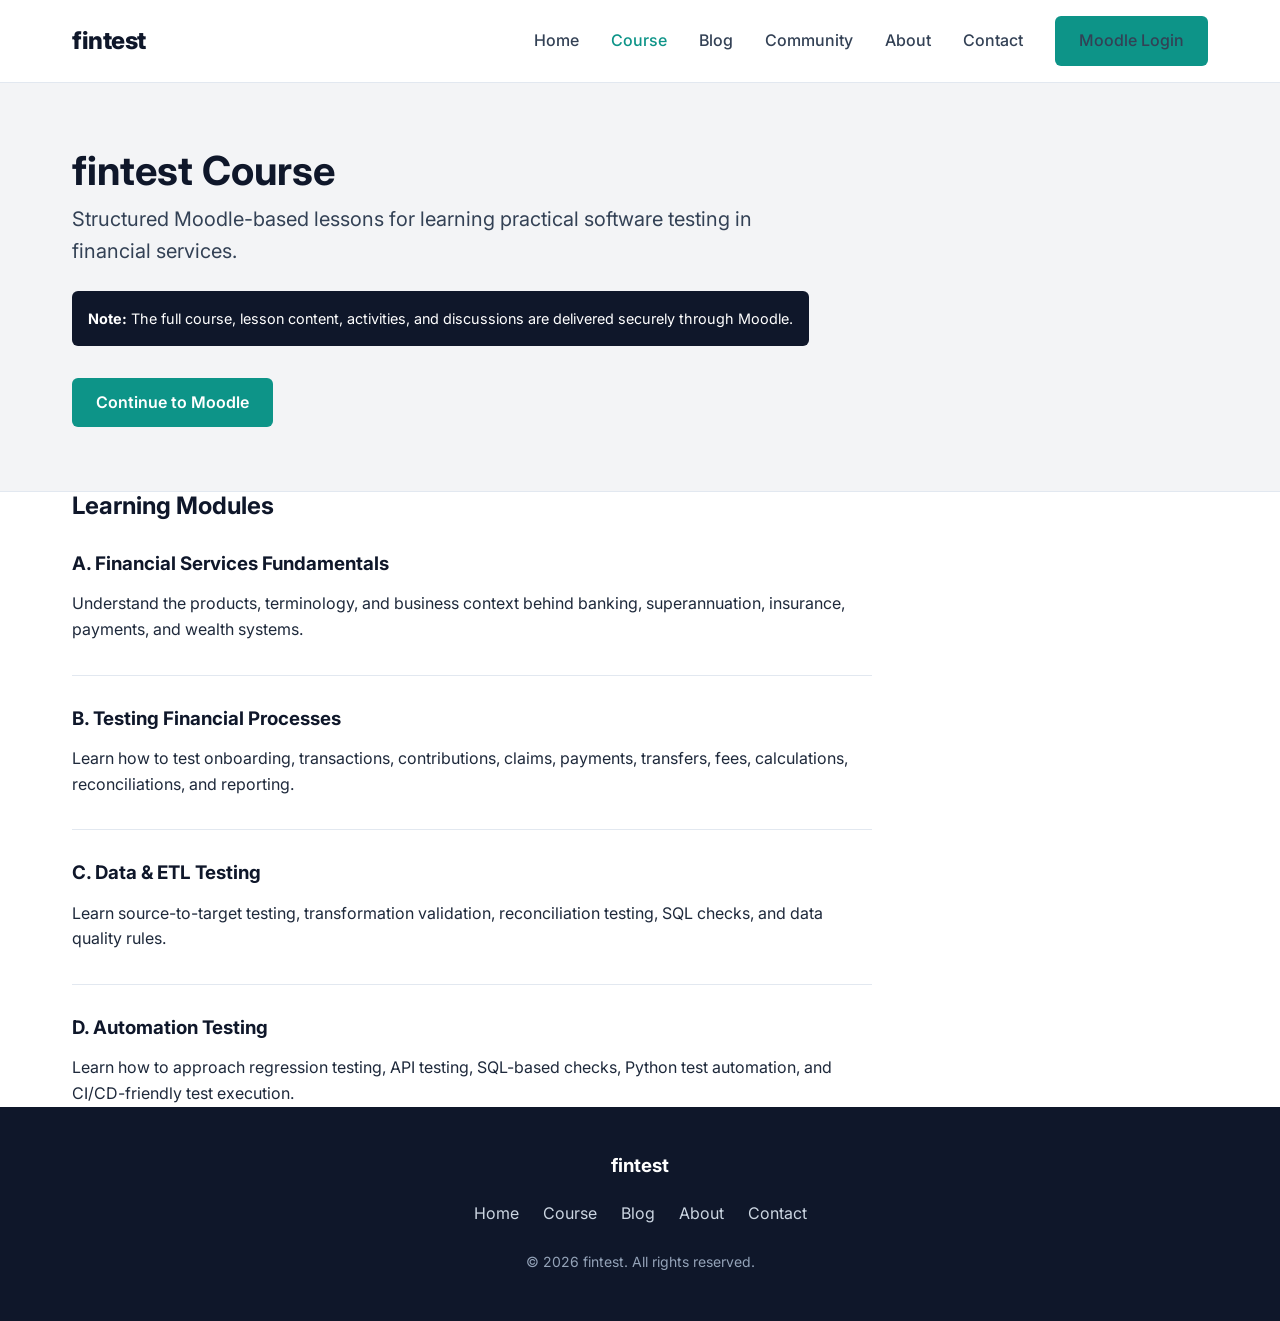
==== course.html @ b56fb361 "Add files via upload" ====
<!DOCTYPE html>
<html lang="en">
<head>
    <meta charset="UTF-8">
    <meta name="viewport" content="width=device-width, initial-scale=1.0">
    <title>Course | fintest</title>
    <link href="https://fonts.googleapis.com/css2?family=Inter:wght@400;500;600;700;800&display=swap" rel="stylesheet">
    <link rel="stylesheet" href="styles.css">
</head>
<body>

    <!-- Header -->
    <header>
        <div class="container nav-container">
            <a href="index.html" class="logo">fintest</a>
            <nav class="nav-links">
                <a href="index.html">Home</a>
                <a href="course.html" style="color: var(--teal);">Course</a>
                <a href="#">Blog</a>
                <a href="#">Community</a>
                <a href="#">About</a>
                <a href="#">Contact</a>
                <a href="https://your-moodle-site.com/login" class="btn btn-primary" target="_blank">Moodle Login</a>
            </nav>
        </div>
    </header>

    <!-- Page Header -->
    <section class="bg-light" style="padding: 4rem 0; border-bottom: 1px solid #E2E8F0;">
        <div class="container">
            <h1 style="font-size: 2.5rem; margin-bottom: 0.5rem;">fintest Course</h1>
            <p style="font-size: 1.25rem; color: var(--charcoal); max-width: 700px; margin-bottom: 1.5rem;">Structured Moodle-based lessons for learning practical software testing in financial services.</p>
            <div style="background: var(--navy); color: white; padding: 1rem; border-radius: 6px; display: inline-block; font-size: 0.9rem; margin-bottom: 2rem;">
                <strong>Note:</strong> The full course, lesson content, activities, and discussions are delivered securely through Moodle.
            </div>
            <br>
            <a href="https://your-moodle-site.com" class="btn btn-primary" target="_blank">Continue to Moodle</a>
        </div>
    </section>

    <!-- Modules List -->
    <section class="container">
        <h2 style="margin-bottom: 2rem;">Learning Modules</h2>
        <div style="display: flex; flex-direction: column; gap: 2rem; max-width: 800px;">
            
            <div>
                <h3>A. Financial Services Fundamentals</h3>
                <p>Understand the products, terminology, and business context behind banking, superannuation, insurance, payments, and wealth systems.</p>
            </div>
            <hr style="border: 0; border-top: 1px solid #E2E8F0;">
            
            <div>
                <h3>B. Testing Financial Processes</h3>
                <p>Learn how to test onboarding, transactions, contributions, claims, payments, transfers, fees, calculations, reconciliations, and reporting.</p>
            </div>
            <hr style="border: 0; border-top: 1px solid #E2E8F0;">

            <div>
                <h3>C. Data & ETL Testing</h3>
                <p>Learn source-to-target testing, transformation validation, reconciliation testing, SQL checks, and data quality rules.</p>
            </div>
            <hr style="border: 0; border-top: 1px solid #E2E8F0;">

            <div>
                <h3>D. Automation Testing</h3>
                <p>Learn how to approach regression testing, API testing, SQL-based checks, Python test automation, and CI/CD-friendly test execution.</p>
            </div>

        </div>
    </section>

    <!-- Footer -->
    <footer>
        <div class="container">
            <h3 style="color: var(--white); margin-bottom: 0;">fintest</h3>
            <div class="footer-links">
                <a href="index.html">Home</a>
                <a href="course.html">Course</a>
                <a href="#">Blog</a>
                <a href="#">About</a>
                <a href="#">Contact</a>
            </div>
            <p style="font-size: 0.875rem;">&copy; 2026 fintest. All rights reserved.</p>
        </div>
    </footer>

</body>
</html>
---- styles.css ----
/* =========================================
   fintest | Global Styles
   ========================================= */

:root {
  --navy: #0F172A;
  --charcoal: #334155;
  --light-grey: #F3F4F6;
  --white: #FFFFFF;
  --teal: #0D9488;
  --teal-hover: #0F766E;
  --text-main: #1E293B;
  --font-stack: 'Inter', system-ui, -apple-system, sans-serif;
}

* {
  margin: 0;
  padding: 0;
  box-sizing: border-box;
}

body {
  font-family: var(--font-stack);
  color: var(--text-main);
  background-color: var(--white);
  line-height: 1.6;
}

h1, h2, h3, h4 {
  color: var(--navy);
  margin-bottom: 1rem;
  font-weight: 700;
  line-height: 1.2;
}

a {
  text-decoration: none;
  color: var(--teal);
  transition: color 0.3s ease;
}

a:hover {
  color: var(--navy);
}

/* --- Layout --- */
.container {
  max-width: 1200px;
  margin: 0 auto;
  padding: 0 2rem;
}

section {
  padding: 5rem 0;
}

.bg-light {
  background-color: var(--light-grey);
}

.bg-navy {
  background-color: var(--navy);
  color: var(--white);
}

.bg-navy h2, .bg-navy h3 {
  color: var(--white);
}

/* --- Buttons --- */
.btn {
  display: inline-block;
  padding: 0.75rem 1.5rem;
  border-radius: 6px;
  font-weight: 600;
  text-align: center;
  transition: background-color 0.3s ease;
  cursor: pointer;
  border: none;
}

.btn-primary {
  background-color: var(--teal);
  color: var(--white);
}

.btn-primary:hover {
  background-color: var(--teal-hover);
  color: var(--white);
}

.btn-secondary {
  background-color: transparent;
  color: var(--white);
  border: 2px solid var(--white);
}

.btn-secondary:hover {
  background-color: var(--white);
  color: var(--navy);
}

.btn-outline {
  background-color: transparent;
  color: var(--teal);
  border: 2px solid var(--teal);
}

.btn-outline:hover {
  background-color: var(--teal);
  color: var(--white);
}

/* --- Header & Nav --- */
header {
  border-bottom: 1px solid #E2E8F0;
  padding: 1rem 0;
  background: var(--white);
  position: sticky;
  top: 0;
  z-index: 100;
}

.nav-container {
  display: flex;
  justify-content: space-between;
  align-items: center;
}

.logo {
  font-size: 1.5rem;
  font-weight: 800;
  color: var(--navy);
  letter-spacing: -0.5px;
}

.nav-links {
  display: flex;
  gap: 2rem;
  align-items: center;
}

.nav-links a {
  color: var(--charcoal);
  font-weight: 500;
}

.nav-links a:hover {
  color: var(--teal);
}

/* --- Hero Section --- */
.hero {
  background-color: var(--navy);
  color: var(--white);
  padding: 8rem 0;
  text-align: center;
}

.hero h1 {
  color: var(--white);
  font-size: 3rem;
  max-width: 800px;
  margin: 0 auto 1.5rem auto;
}

.hero p {
  font-size: 1.25rem;
  color: #CBD5E1;
  max-width: 700px;
  margin: 0 auto 2.5rem auto;
}

.hero-btns {
  display: flex;
  gap: 1rem;
  justify-content: center;
}

/* --- Grids & Cards --- */
.grid-3 {
  display: grid;
  grid-template-columns: repeat(auto-fit, minmax(300px, 1fr));
  gap: 2rem;
}

.card {
  background: var(--white);
  padding: 2rem;
  border-radius: 8px;
  box-shadow: 0 4px 6px -1px rgba(0, 0, 0, 0.1);
  border: 1px solid #E2E8F0;
  display: flex;
  flex-direction: column;
}

.card h3 {
  font-size: 1.25rem;
}

.card p {
  color: var(--charcoal);
  margin-bottom: 1.5rem;
  flex-grow: 1;
}

/* --- Split Layout --- */
.split-layout {
  display: grid;
  grid-template-columns: 1fr 1fr;
  gap: 4rem;
}

.split-layout ul {
  list-style-type: none;
  margin-top: 1rem;
}

.split-layout li {
  margin-bottom: 0.75rem;
  padding-left: 1.5rem;
  position: relative;
}

.split-layout li::before {
  content: "→";
  color: var(--teal);
  position: absolute;
  left: 0;
}

/* --- Footer --- */
footer {
  background-color: var(--navy);
  color: #94A3B8;
  padding: 3rem 0;
  text-align: center;
}

footer .footer-links {
  display: flex;
  justify-content: center;
  gap: 1.5rem;
  margin: 1.5rem 0;
  flex-wrap: wrap;
}

footer a {
  color: #CBD5E1;
}

footer a:hover {
  color: var(--white);
}
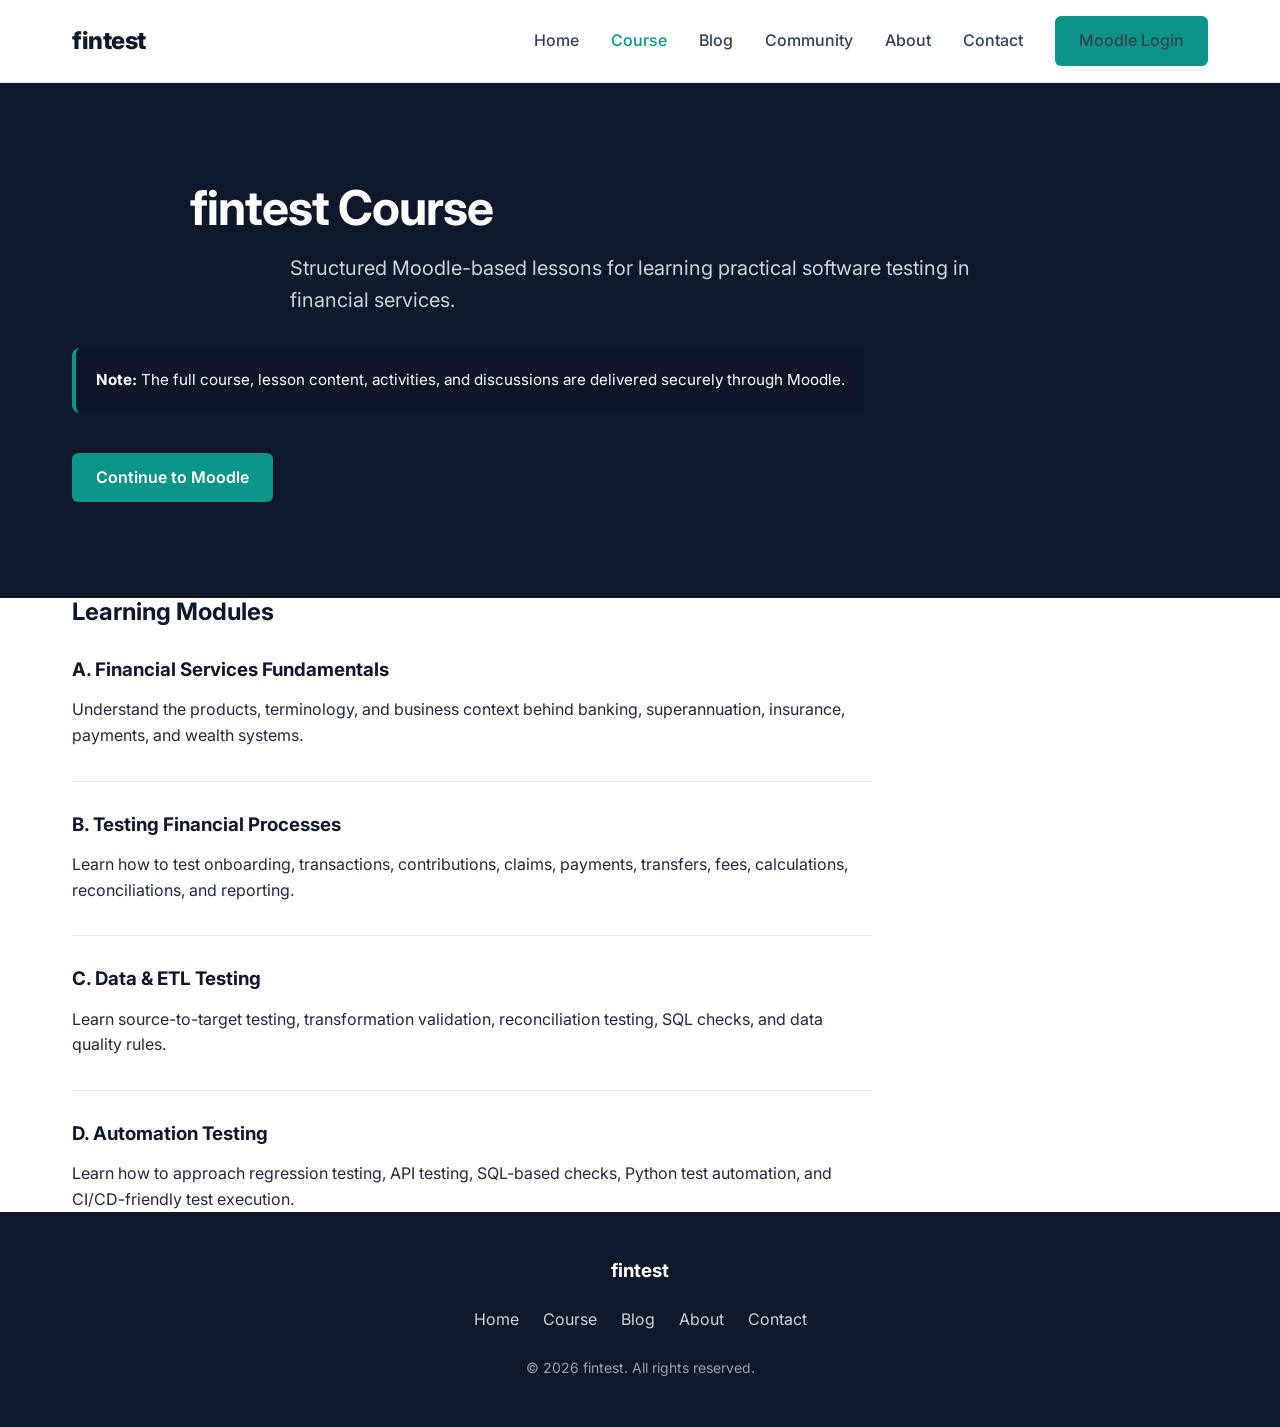
==== commit a44db7c5: "Update hero sections with modern fintech imagery and layout" ====
--- a/course.html
+++ b/course.html
@@ -25,12 +25,12 @@
         </div>
     </header>
 
-    <!-- Page Header -->
-    <section class="bg-light" style="padding: 4rem 0; border-bottom: 1px solid #E2E8F0;">
-        <div class="container">
-            <h1 style="font-size: 2.5rem; margin-bottom: 0.5rem;">fintest Course</h1>
-            <p style="font-size: 1.25rem; color: var(--charcoal); max-width: 700px; margin-bottom: 1.5rem;">Structured Moodle-based lessons for learning practical software testing in financial services.</p>
-            <div style="background: var(--navy); color: white; padding: 1rem; border-radius: 6px; display: inline-block; font-size: 0.9rem; margin-bottom: 2rem;">
+    <!-- Page Header (Hero) -->
+    <section class="hero" style="background-image: url('https://images.unsplash.com/photo-1460925895917-afdab827c52f?auto=format&fit=crop&q=80&w=2015'); text-align: left; justify-content: flex-start; min-height: 40vh; padding: 6rem 0;">
+        <div class="container hero-content">
+            <h1 style="font-size: 3rem; margin-bottom: 1rem;">fintest Course</h1>
+            <p style="font-size: 1.25rem; color: #CBD5E1; max-width: 700px; margin-bottom: 2rem;">Structured Moodle-based lessons for learning practical software testing in financial services.</p>
+            <div style="background: rgba(15, 23, 42, 0.6); backdrop-filter: blur(4px); color: white; padding: 1.25rem; border-radius: 8px; display: inline-block; font-size: 0.95rem; margin-bottom: 2.5rem; border-left: 4px solid var(--teal);">
                 <strong>Note:</strong> The full course, lesson content, activities, and discussions are delivered securely through Moodle.
             </div>
             <br>
--- a/styles.css
+++ b/styles.css
@@ -151,29 +151,56 @@
 
 /* --- Hero Section --- */
 .hero {
+  position: relative;
   background-color: var(--navy);
-  color: var(--white);
-  padding: 8rem 0;
+  background-size: cover;
+  background-position: center;
+  background-repeat: no-repeat;
+  color: var(--white);
+  padding: 10rem 0;
   text-align: center;
+  display: flex;
+  align-items: center;
+  justify-content: center;
+  min-height: 60vh;
+}
+
+.hero::before {
+  content: '';
+  position: absolute;
+  top: 0;
+  left: 0;
+  right: 0;
+  bottom: 0;
+  background: linear-gradient(rgba(15, 23, 42, 0.8), rgba(15, 23, 42, 0.7));
+  z-index: 1;
+}
+
+.hero-content {
+  position: relative;
+  z-index: 2;
+  width: 100%;
 }
 
 .hero h1 {
   color: var(--white);
-  font-size: 3rem;
-  max-width: 800px;
+  font-size: 3.5rem;
+  max-width: 900px;
   margin: 0 auto 1.5rem auto;
+  letter-spacing: -1px;
 }
 
 .hero p {
-  font-size: 1.25rem;
+  font-size: 1.35rem;
   color: #CBD5E1;
-  max-width: 700px;
+  max-width: 750px;
   margin: 0 auto 2.5rem auto;
+  font-weight: 400;
 }
 
 .hero-btns {
   display: flex;
-  gap: 1rem;
+  gap: 1.25rem;
   justify-content: center;
 }
 
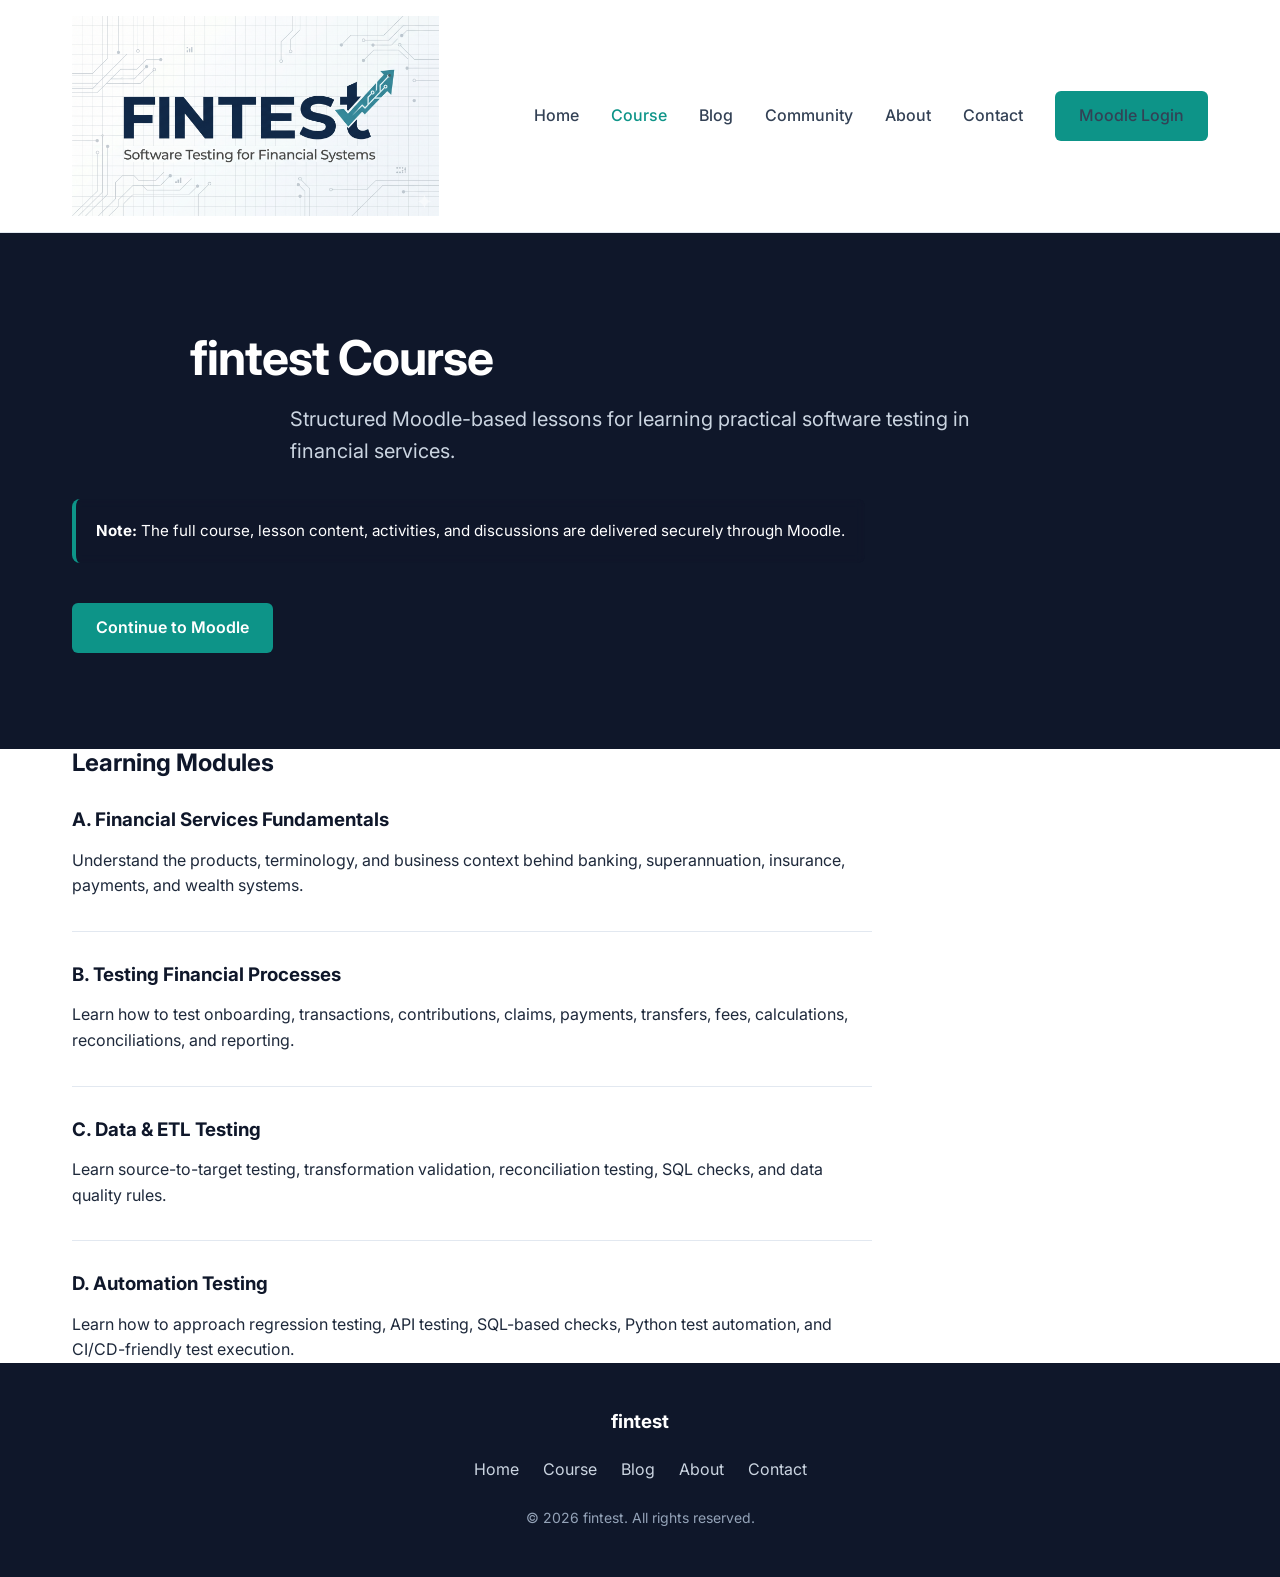
==== commit b4eb4ffb: "Integrate logo image, set site favicon, and calibrate logo sizing to 200px" ====
--- a/course.html
+++ b/course.html
@@ -5,6 +5,7 @@
     <meta name="viewport" content="width=device-width, initial-scale=1.0">
     <title>Course | fintest</title>
     <link href="https://fonts.googleapis.com/css2?family=Inter:wght@400;500;600;700;800&display=swap" rel="stylesheet">
+    <link rel="icon" type="image/png" href="ft.png">
     <link rel="stylesheet" href="styles.css">
 </head>
 <body>
@@ -12,7 +13,9 @@
     <!-- Header -->
     <header>
         <div class="container nav-container">
-            <a href="index.html" class="logo">fintest</a>
+            <a href="index.html" class="logo">
+                <img src="logo.png" alt="fintest logo" class="logo-img">
+            </a>
             <nav class="nav-links">
                 <a href="index.html">Home</a>
                 <a href="course.html" style="color: var(--teal);">Course</a>
--- a/styles.css
+++ b/styles.css
@@ -132,6 +132,13 @@
   font-weight: 800;
   color: var(--navy);
   letter-spacing: -0.5px;
+  display: flex;
+  align-items: center;
+}
+
+.logo-img {
+  height: 200px;
+  width: auto;
 }
 
 .nav-links {
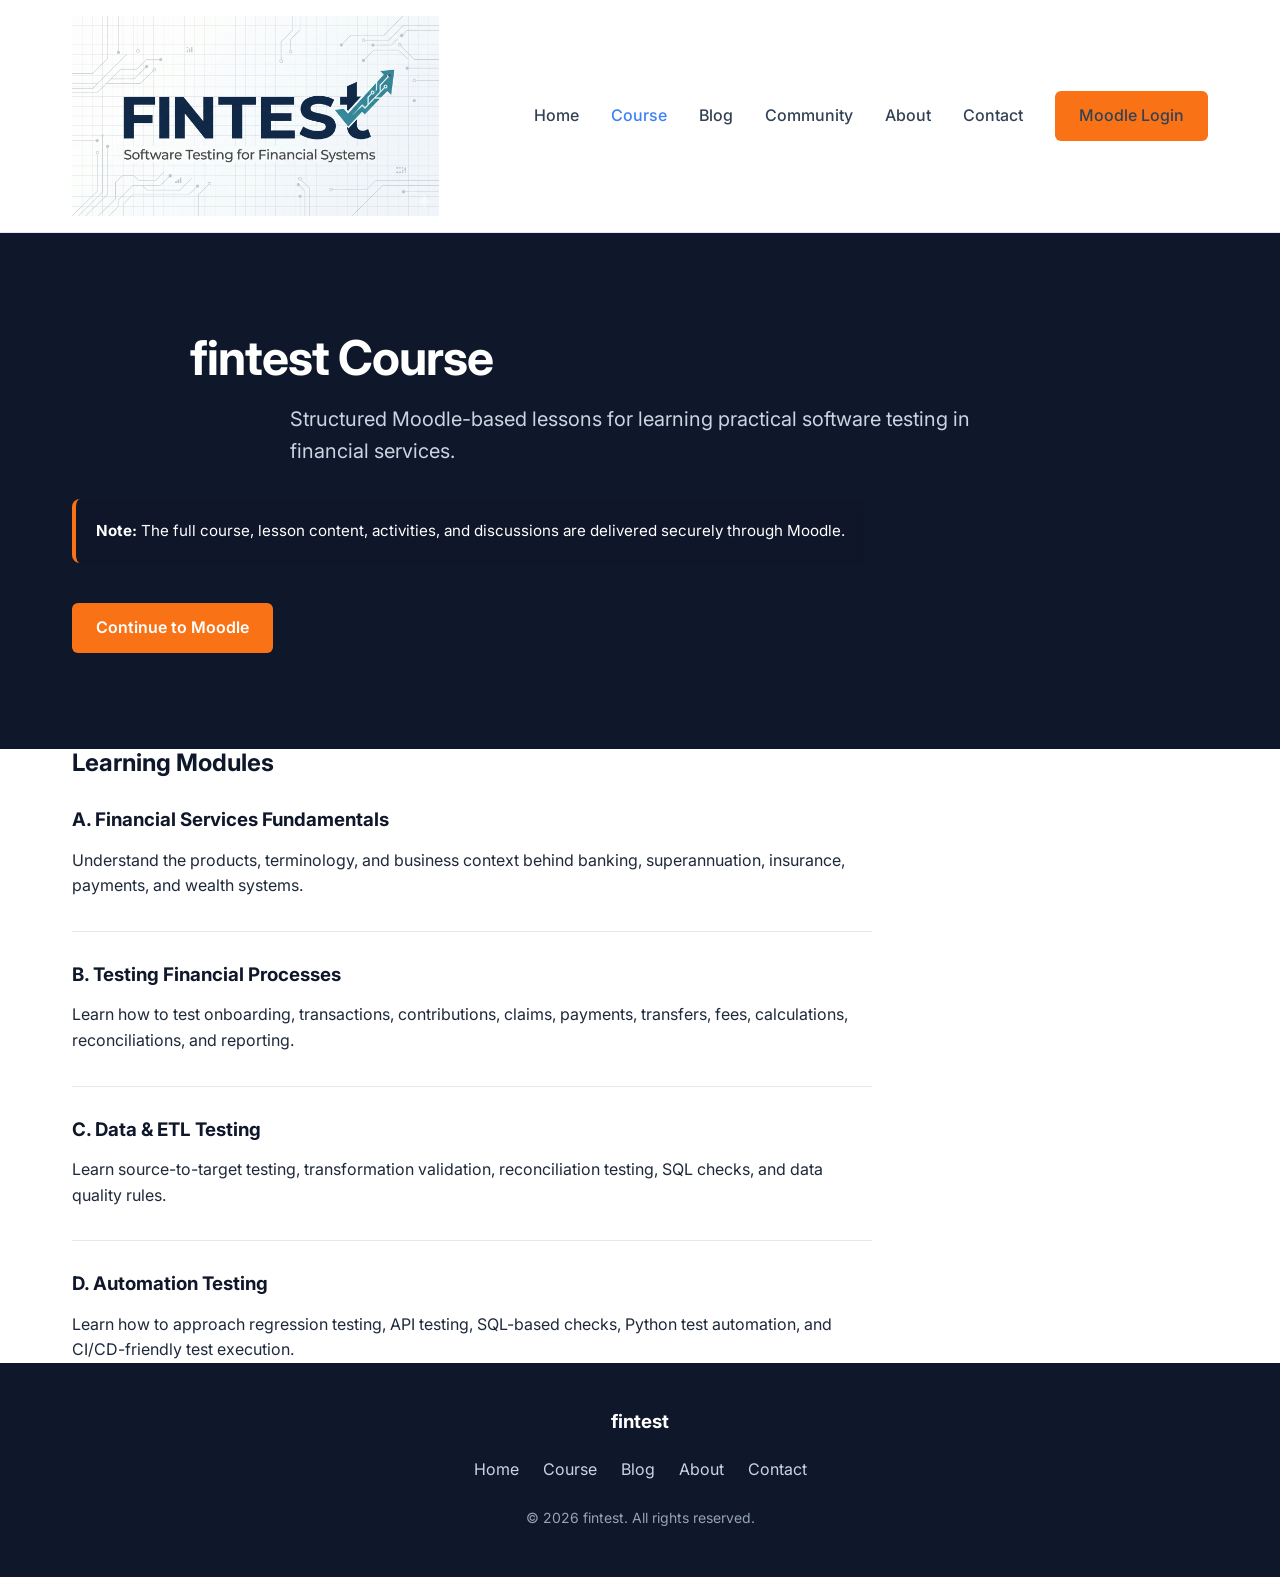
==== commit e47b44c8: "Update color palette: transition from green to blue and orange for a modern fintech look" ====
--- a/course.html
+++ b/course.html
@@ -18,7 +18,7 @@
             </a>
             <nav class="nav-links">
                 <a href="index.html">Home</a>
-                <a href="course.html" style="color: var(--teal);">Course</a>
+                <a href="course.html" style="color: var(--primary-blue);">Course</a>
                 <a href="#">Blog</a>
                 <a href="#">Community</a>
                 <a href="#">About</a>
@@ -33,7 +33,7 @@
         <div class="container hero-content">
             <h1 style="font-size: 3rem; margin-bottom: 1rem;">fintest Course</h1>
             <p style="font-size: 1.25rem; color: #CBD5E1; max-width: 700px; margin-bottom: 2rem;">Structured Moodle-based lessons for learning practical software testing in financial services.</p>
-            <div style="background: rgba(15, 23, 42, 0.6); backdrop-filter: blur(4px); color: white; padding: 1.25rem; border-radius: 8px; display: inline-block; font-size: 0.95rem; margin-bottom: 2.5rem; border-left: 4px solid var(--teal);">
+            <div style="background: rgba(15, 23, 42, 0.6); backdrop-filter: blur(4px); color: white; padding: 1.25rem; border-radius: 8px; display: inline-block; font-size: 0.95rem; margin-bottom: 2.5rem; border-left: 4px solid var(--accent-orange);">
                 <strong>Note:</strong> The full course, lesson content, activities, and discussions are delivered securely through Moodle.
             </div>
             <br>
--- a/styles.css
+++ b/styles.css
@@ -7,8 +7,10 @@
   --charcoal: #334155;
   --light-grey: #F3F4F6;
   --white: #FFFFFF;
-  --teal: #0D9488;
-  --teal-hover: #0F766E;
+  --primary-blue: #3B82F6;
+  --primary-blue-hover: #2563EB;
+  --accent-orange: #F97316;
+  --accent-orange-hover: #EA580C;
   --text-main: #1E293B;
   --font-stack: 'Inter', system-ui, -apple-system, sans-serif;
 }
@@ -35,7 +37,7 @@
 
 a {
   text-decoration: none;
-  color: var(--teal);
+  color: var(--primary-blue);
   transition: color 0.3s ease;
 }
 
@@ -80,12 +82,12 @@
 }
 
 .btn-primary {
-  background-color: var(--teal);
+  background-color: var(--accent-orange);
   color: var(--white);
 }
 
 .btn-primary:hover {
-  background-color: var(--teal-hover);
+  background-color: var(--accent-orange-hover);
   color: var(--white);
 }
 
@@ -102,12 +104,12 @@
 
 .btn-outline {
   background-color: transparent;
-  color: var(--teal);
-  border: 2px solid var(--teal);
+  color: var(--primary-blue);
+  border: 2px solid var(--primary-blue);
 }
 
 .btn-outline:hover {
-  background-color: var(--teal);
+  background-color: var(--primary-blue);
   color: var(--white);
 }
 
@@ -153,7 +155,7 @@
 }
 
 .nav-links a:hover {
-  color: var(--teal);
+  color: var(--primary-blue);
 }
 
 /* --- Hero Section --- */
@@ -258,7 +260,7 @@
 
 .split-layout li::before {
   content: "→";
-  color: var(--teal);
+  color: var(--primary-blue);
   position: absolute;
   left: 0;
 }
